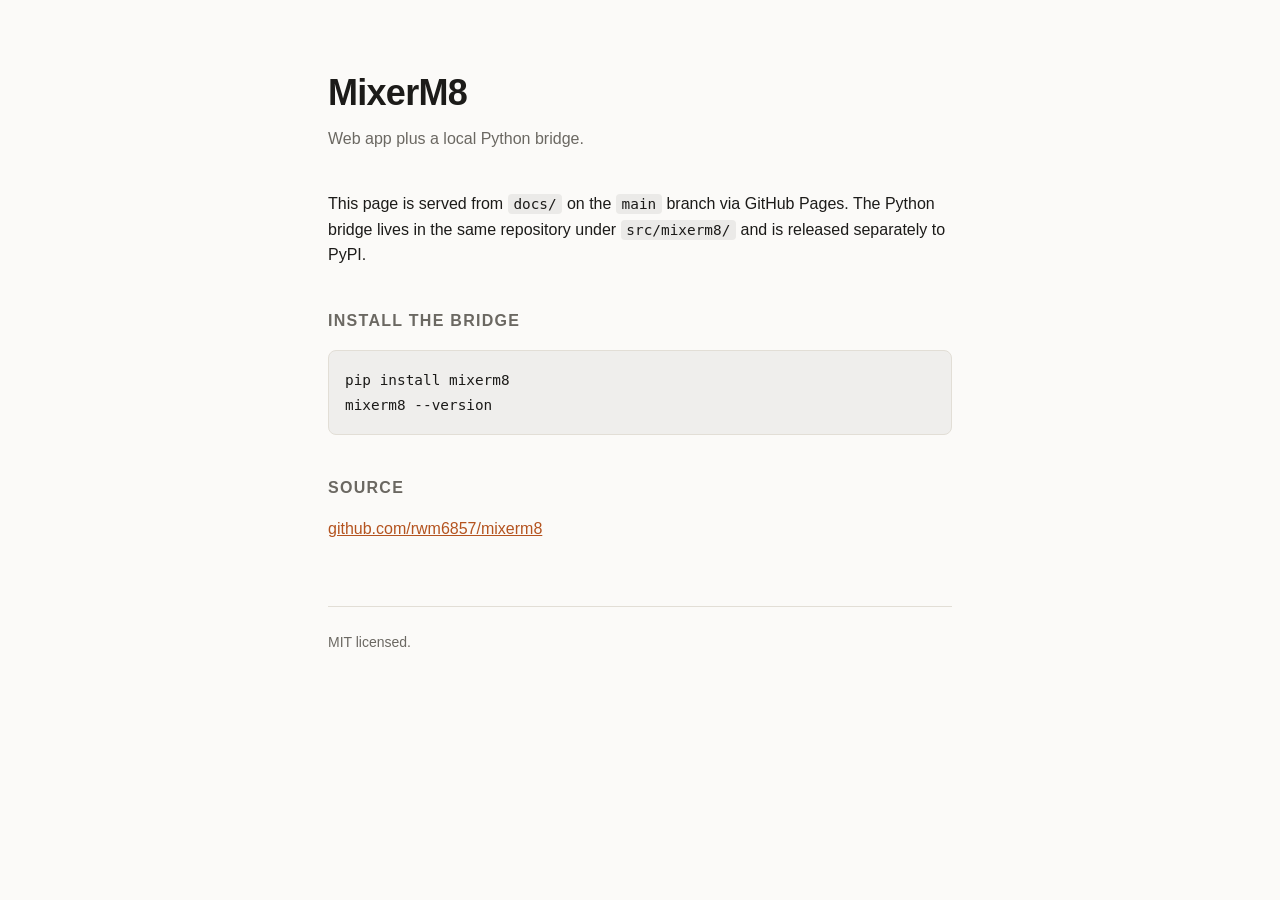
==== docs/index.html @ d6d649d0 "Initial commit: Pages site, Python bridge, project docs Co-Authored-By: Claude Opus 5 <noreply@anthr" ====
<!doctype html>
<html lang="en">
<head>
<meta charset="utf-8">
<meta name="viewport" content="width=device-width, initial-scale=1">
<title>MixerM8</title>
<style>
  :root {
    color-scheme: light dark;
    --bg: #fbfaf8;
    --fg: #1c1b19;
    --muted: #6b6862;
    --line: #e2ded6;
    --accent: #b4531f;
  }
  @media (prefers-color-scheme: dark) {
    :root { --bg:#161513; --fg:#ece9e3; --muted:#98938a; --line:#2e2c28; --accent:#e08a4e; }
  }
  * { box-sizing: border-box; }
  body {
    margin: 0;
    background: var(--bg);
    color: var(--fg);
    font: 16px/1.6 ui-sans-serif, -apple-system, "Segoe UI", Roboto, sans-serif;
  }
  main { max-width: 42rem; margin: 0 auto; padding: 4rem 1.5rem; }
  h1 { font-size: 2.25rem; letter-spacing: -0.02em; margin: 0 0 .25rem; }
  .tagline { color: var(--muted); margin: 0 0 2.5rem; }
  h2 { font-size: 1rem; text-transform: uppercase; letter-spacing: .08em;
       color: var(--muted); margin: 2.5rem 0 .75rem; }
  a { color: var(--accent); }
  code {
    font-family: ui-monospace, SFMono-Regular, Menlo, monospace;
    font-size: .9em; background: color-mix(in srgb, var(--fg) 7%, transparent);
    padding: .15em .4em; border-radius: 4px;
  }
  pre {
    background: color-mix(in srgb, var(--fg) 5%, transparent);
    border: 1px solid var(--line); border-radius: 8px;
    padding: 1rem; overflow-x: auto;
  }
  pre code { background: none; padding: 0; }
  footer { margin-top: 4rem; padding-top: 1.5rem; border-top: 1px solid var(--line);
           color: var(--muted); font-size: .875rem; }
</style>
</head>
<body>
<main>
  <h1>MixerM8</h1>
  <p class="tagline">Web app plus a local Python bridge.</p>

  <p>This page is served from <code>docs/</code> on the <code>main</code> branch via GitHub Pages.
  The Python bridge lives in the same repository under <code>src/mixerm8/</code> and is released
  separately to PyPI.</p>

  <h2>Install the bridge</h2>
<pre><code>pip install mixerm8
mixerm8 --version</code></pre>

  <h2>Source</h2>
  <p><a href="https://github.com/rwm6857/mixerm8">github.com/rwm6857/mixerm8</a></p>

  <footer>MIT licensed.</footer>
</main>
</body>
</html>
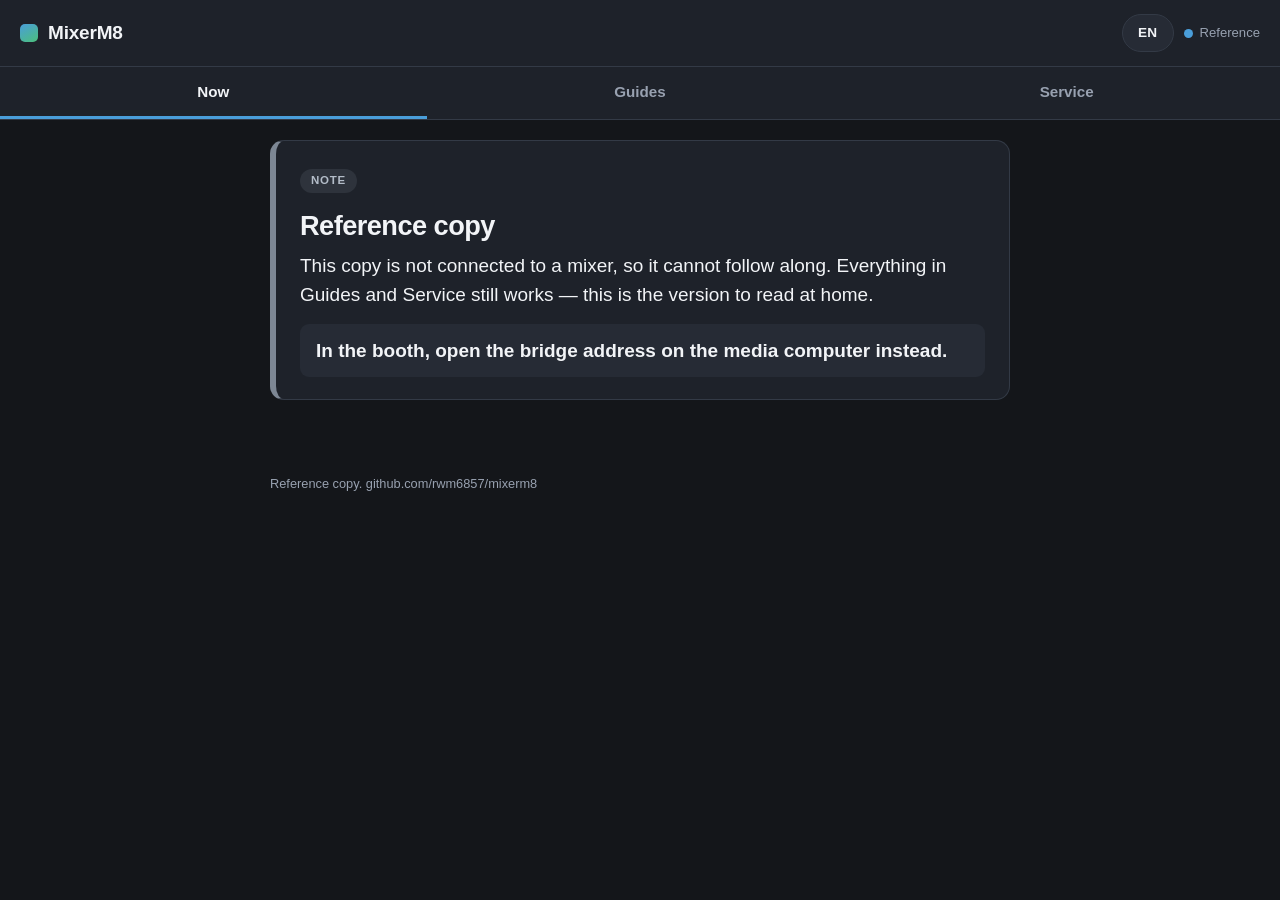
==== commit 879c54ab: "Build the X32 booth bridge and tablet guide The bridge watches which screen the console is showing a" ====
--- a/docs/index.html
+++ b/docs/index.html
@@ -2,65 +2,61 @@
 <html lang="en">
 <head>
 <meta charset="utf-8">
-<meta name="viewport" content="width=device-width, initial-scale=1">
-<title>MixerM8</title>
-<style>
-  :root {
-    color-scheme: light dark;
-    --bg: #fbfaf8;
-    --fg: #1c1b19;
-    --muted: #6b6862;
-    --line: #e2ded6;
-    --accent: #b4531f;
-  }
-  @media (prefers-color-scheme: dark) {
-    :root { --bg:#161513; --fg:#ece9e3; --muted:#98938a; --line:#2e2c28; --accent:#e08a4e; }
-  }
-  * { box-sizing: border-box; }
-  body {
-    margin: 0;
-    background: var(--bg);
-    color: var(--fg);
-    font: 16px/1.6 ui-sans-serif, -apple-system, "Segoe UI", Roboto, sans-serif;
-  }
-  main { max-width: 42rem; margin: 0 auto; padding: 4rem 1.5rem; }
-  h1 { font-size: 2.25rem; letter-spacing: -0.02em; margin: 0 0 .25rem; }
-  .tagline { color: var(--muted); margin: 0 0 2.5rem; }
-  h2 { font-size: 1rem; text-transform: uppercase; letter-spacing: .08em;
-       color: var(--muted); margin: 2.5rem 0 .75rem; }
-  a { color: var(--accent); }
-  code {
-    font-family: ui-monospace, SFMono-Regular, Menlo, monospace;
-    font-size: .9em; background: color-mix(in srgb, var(--fg) 7%, transparent);
-    padding: .15em .4em; border-radius: 4px;
-  }
-  pre {
-    background: color-mix(in srgb, var(--fg) 5%, transparent);
-    border: 1px solid var(--line); border-radius: 8px;
-    padding: 1rem; overflow-x: auto;
-  }
-  pre code { background: none; padding: 0; }
-  footer { margin-top: 4rem; padding-top: 1.5rem; border-top: 1px solid var(--line);
-           color: var(--muted); font-size: .875rem; }
-</style>
+<meta name="viewport" content="width=device-width, initial-scale=1, viewport-fit=cover">
+<meta name="theme-color" content="#14161a">
+<title>MixerM8 — Booth Guide</title>
+<link rel="stylesheet" href="styles.css">
 </head>
 <body>
+
+<header class="bar">
+  <div class="brand">
+    <span class="mark" aria-hidden="true"></span>
+    <span>MixerM8</span>
+  </div>
+  <div class="bar-right">
+    <button id="lang" class="chip" type="button" aria-label="Language">EN</button>
+    <span id="status" class="status" data-state="idle">
+      <span class="dot" aria-hidden="true"></span><span id="status-text">Starting</span>
+    </span>
+  </div>
+</header>
+
+<nav class="tabs" role="tablist">
+  <button class="tab" data-view="now"    role="tab" aria-selected="true">Now</button>
+  <button class="tab" data-view="guides" role="tab" aria-selected="false">Guides</button>
+  <button class="tab" data-view="flow"   role="tab" aria-selected="false">Service</button>
+</nav>
+
 <main>
-  <h1>MixerM8</h1>
-  <p class="tagline">Web app plus a local Python bridge.</p>
+  <!-- Follow view -->
+  <section id="view-now" class="view">
+    <div class="follow-row">
+      <label class="switch">
+        <input id="follow" type="checkbox" checked>
+        <span class="track" aria-hidden="true"><span class="knob"></span></span>
+        <span class="switch-label">Follow the mixer</span>
+      </label>
+      <span id="where" class="where"></span>
+    </div>
+    <div id="now"></div>
+  </section>
 
-  <p>This page is served from <code>docs/</code> on the <code>main</code> branch via GitHub Pages.
-  The Python bridge lives in the same repository under <code>src/mixerm8/</code> and is released
-  separately to PyPI.</p>
+  <!-- All guides -->
+  <section id="view-guides" class="view" hidden>
+    <p class="lede">Every screen on the desk, and what it does. Tap one to read it.</p>
+    <div id="guides" class="grid"></div>
+  </section>
 
-  <h2>Install the bridge</h2>
-<pre><code>pip install mixerm8
-mixerm8 --version</code></pre>
+  <!-- Service flow -->
+  <section id="view-flow" class="view" hidden>
+    <p class="lede">The order of a normal Sunday.</p>
+    <ol id="flow" class="flow"></ol>
+  </section>
+</main>
 
-  <h2>Source</h2>
-  <p><a href="https://github.com/rwm6857/mixerm8">github.com/rwm6857/mixerm8</a></p>
+<footer id="foot"></footer>
 
-  <footer>MIT licensed.</footer>
-</main>
+<script src="app.js"></script>
 </body>
 </html>
--- a/docs/styles.css
+++ b/docs/styles.css
@@ -0,0 +1,194 @@
+/* Booth tablet: dim room, arm's length, possibly stressed volunteer.
+   Big type, high contrast, generous touch targets. Dark only -- a white
+   screen in a dark booth is blinding and lights up the operator's face. */
+
+:root {
+  --bg: #14161a;
+  --panel: #1e222a;
+  --panel-2: #262b35;
+  --line: #333a46;
+  --fg: #f2f4f7;
+  --muted: #98a1b0;
+
+  --ok: #4a9eda;
+  --caution: #e8a33d;
+  --danger: #e5564b;
+  --info: #7d8794;
+  --good: #4bbf7b;
+
+  --radius: 14px;
+  --tap: 52px;
+}
+
+* { box-sizing: border-box; -webkit-tap-highlight-color: transparent; }
+
+html { -webkit-text-size-adjust: 100%; }
+
+body {
+  margin: 0;
+  background: var(--bg);
+  color: var(--fg);
+  font-family: -apple-system, BlinkMacSystemFont, "Segoe UI", Roboto,
+               "Noto Sans KR", "Malgun Gothic", sans-serif;
+  font-size: 19px;
+  line-height: 1.55;
+  padding-bottom: env(safe-area-inset-bottom);
+}
+
+/* ---------- top bar ---------- */
+.bar {
+  display: flex; align-items: center; justify-content: space-between;
+  gap: 12px; padding: 14px 20px;
+  background: var(--panel); border-bottom: 1px solid var(--line);
+  position: sticky; top: 0; z-index: 10;
+}
+.brand { display: flex; align-items: center; gap: 10px; font-weight: 650; letter-spacing: -.01em; }
+.mark {
+  width: 18px; height: 18px; border-radius: 5px;
+  background: linear-gradient(150deg, var(--ok), var(--good));
+}
+.bar-right { display: flex; align-items: center; gap: 10px; }
+
+.chip {
+  min-width: 52px; min-height: 38px; padding: 0 14px;
+  background: var(--panel-2); color: var(--fg);
+  border: 1px solid var(--line); border-radius: 999px;
+  font: inherit; font-size: .85rem; font-weight: 600; cursor: pointer;
+}
+.chip:active { background: var(--line); }
+
+.status { display: flex; align-items: center; gap: 7px; font-size: .82rem; color: var(--muted); }
+.dot { width: 9px; height: 9px; border-radius: 50%; background: var(--info); flex: none; }
+.status[data-state="live"]    .dot { background: var(--good); box-shadow: 0 0 0 3px rgb(75 191 123 / .18); }
+.status[data-state="waiting"] .dot { background: var(--caution); }
+.status[data-state="offline"] .dot { background: var(--danger); }
+.status[data-state="ref"]     .dot { background: var(--ok); }
+
+/* ---------- tabs ---------- */
+.tabs {
+  display: grid; grid-template-columns: repeat(3, 1fr);
+  background: var(--panel); border-bottom: 1px solid var(--line);
+  position: sticky; top: 63px; z-index: 9;
+}
+.tab {
+  min-height: var(--tap); padding: 0 8px;
+  background: none; border: none; border-bottom: 3px solid transparent;
+  color: var(--muted); font: inherit; font-size: .95rem; font-weight: 600;
+  cursor: pointer;
+}
+.tab[aria-selected="true"] { color: var(--fg); border-bottom-color: var(--ok); }
+
+main { max-width: 780px; margin: 0 auto; padding: 20px 20px 40px; }
+.lede { color: var(--muted); font-size: .95rem; margin: 4px 0 18px; }
+
+/* ---------- follow switch ---------- */
+.follow-row[hidden] { display: none; }
+.follow-row {
+  display: flex; align-items: center; justify-content: space-between;
+  flex-wrap: wrap; gap: 10px; margin-bottom: 18px;
+}
+.switch { display: flex; align-items: center; gap: 12px; cursor: pointer; min-height: var(--tap); }
+.switch input { position: absolute; opacity: 0; width: 0; height: 0; }
+.track {
+  width: 54px; height: 32px; border-radius: 999px; flex: none;
+  background: var(--line); transition: background .15s; position: relative;
+}
+.knob {
+  position: absolute; top: 3px; left: 3px; width: 26px; height: 26px;
+  border-radius: 50%; background: #fff; transition: transform .15s;
+}
+.switch input:checked + .track { background: var(--good); }
+.switch input:checked + .track .knob { transform: translateX(22px); }
+.switch input:focus-visible + .track { outline: 2px solid var(--ok); outline-offset: 3px; }
+.switch-label { font-size: .95rem; font-weight: 600; }
+.where { color: var(--muted); font-size: .9rem; font-variant-numeric: tabular-nums; }
+
+/* ---------- cards ---------- */
+.card {
+  background: var(--panel);
+  border: 1px solid var(--line);
+  border-left: 6px solid var(--info);
+  border-radius: var(--radius);
+  padding: 22px 24px; margin-bottom: 14px;
+}
+.card h2 { font-size: 1.7rem; margin: 0 0 4px; letter-spacing: -.02em; }
+.card p  { margin: 0 0 12px; }
+.card p:last-child { margin-bottom: 0; }
+
+.card[data-level="ok"]      { border-left-color: var(--ok); }
+.card[data-level="caution"] { border-left-color: var(--caution); }
+.card[data-level="danger"]  { border-left-color: var(--danger); }
+.card[data-level="good"]    { border-left-color: var(--good); }
+
+.badge {
+  display: inline-block; margin-bottom: 12px; padding: 3px 11px;
+  border-radius: 999px; font-size: .72rem; font-weight: 700;
+  letter-spacing: .06em; text-transform: uppercase;
+}
+[data-level="ok"]      .badge { background: rgb(74 158 218 / .17); color: #8cc6f0; }
+[data-level="caution"] .badge { background: rgb(232 163 61 / .17); color: #f0c078; }
+[data-level="danger"]  .badge { background: rgb(229 86 75 / .17); color: #f08e85; }
+[data-level="info"]    .badge { background: rgb(125 135 148 / .17); color: #b3bcc8; }
+
+.action {
+  margin-top: 14px; padding: 12px 16px;
+  background: var(--panel-2); border-radius: 9px;
+  font-weight: 600;
+}
+.ko { color: #c3cad4; font-size: .95em; }
+.ko-block { margin-top: 10px; padding-top: 12px; border-top: 1px solid var(--line); }
+
+code {
+  background: var(--bg); padding: 2px 8px; border-radius: 5px;
+  font-family: ui-monospace, SFMono-Regular, Menlo, monospace; font-size: .88em;
+}
+
+/* ---------- guide index ---------- */
+.grid { display: grid; gap: 10px; grid-template-columns: repeat(auto-fill, minmax(230px, 1fr)); }
+.tile {
+  display: block; width: 100%; text-align: left;
+  min-height: var(--tap); padding: 16px 18px;
+  background: var(--panel); color: var(--fg);
+  border: 1px solid var(--line); border-left: 5px solid var(--info);
+  border-radius: 11px; font: inherit; cursor: pointer;
+}
+.tile:active { background: var(--panel-2); }
+.tile[data-level="ok"]      { border-left-color: var(--ok); }
+.tile[data-level="caution"] { border-left-color: var(--caution); }
+.tile[data-level="danger"]  { border-left-color: var(--danger); }
+.tile b { display: block; font-size: 1.05rem; }
+.tile span { color: var(--muted); font-size: .82rem; }
+
+.group-head {
+  grid-column: 1 / -1; margin: 14px 0 2px;
+  font-size: .76rem; font-weight: 700; letter-spacing: .09em;
+  text-transform: uppercase; color: var(--muted);
+}
+.group-head:first-child { margin-top: 0; }
+
+/* ---------- service flow ---------- */
+.flow { list-style: none; margin: 0; padding: 0; }
+.flow li {
+  position: relative; padding: 0 0 22px 26px;
+  border-left: 2px solid var(--line); margin-left: 8px;
+}
+.flow li:last-child { border-left-color: transparent; padding-bottom: 0; }
+.flow li::before {
+  content: ""; position: absolute; left: -7px; top: 6px;
+  width: 12px; height: 12px; border-radius: 50%;
+  background: var(--ok); border: 3px solid var(--bg);
+}
+.when { color: var(--ok); font-size: .78rem; font-weight: 700; letter-spacing: .05em; text-transform: uppercase; }
+.flow h3 { margin: 2px 0 6px; font-size: 1.18rem; }
+.flow p { margin: 0; color: #d7dce3; font-size: .96rem; }
+
+footer {
+  max-width: 780px; margin: 0 auto; padding: 20px;
+  color: var(--muted); font-size: .8rem;
+}
+
+@media (max-width: 480px) {
+  body { font-size: 18px; }
+  main { padding: 16px 14px 32px; }
+  .card { padding: 18px; }
+}
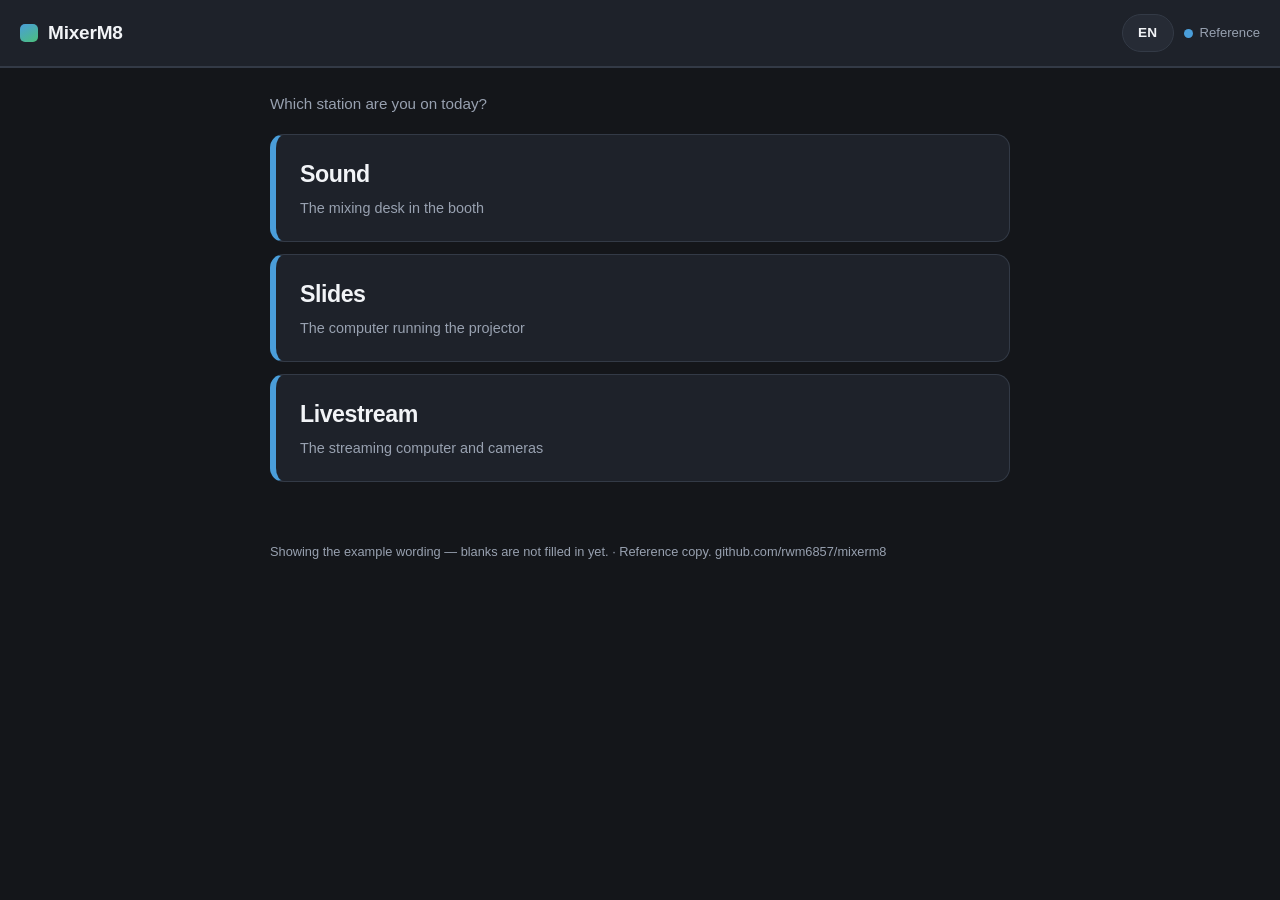
==== commit 6929e085: "Make the guide the product: three stations, and never guess a value The repo had built the console b" ====
--- a/docs/index.html
+++ b/docs/index.html
@@ -4,15 +4,16 @@
 <meta charset="utf-8">
 <meta name="viewport" content="width=device-width, initial-scale=1, viewport-fit=cover">
 <meta name="theme-color" content="#14161a">
-<title>MixerM8 — Booth Guide</title>
+<title>MixerM8 — Sunday Guide</title>
 <link rel="stylesheet" href="styles.css">
 </head>
 <body>
 
 <header class="bar">
   <div class="brand">
+    <button id="home" class="homebtn" type="button" hidden aria-label="Back to the station list">←</button>
     <span class="mark" aria-hidden="true"></span>
-    <span>MixerM8</span>
+    <span id="brand-text">MixerM8</span>
   </div>
   <div class="bar-right">
     <button id="lang" class="chip" type="button" aria-label="Language">EN</button>
@@ -22,15 +23,37 @@
   </div>
 </header>
 
-<nav class="tabs" role="tablist">
-  <button class="tab" data-view="now"    role="tab" aria-selected="true">Now</button>
-  <button class="tab" data-view="guides" role="tab" aria-selected="false">Guides</button>
-  <button class="tab" data-view="flow"   role="tab" aria-selected="false">Service</button>
-</nav>
+<nav class="tabs" id="tabs" role="tablist" hidden></nav>
 
 <main>
-  <!-- Follow view -->
-  <section id="view-now" class="view">
+  <!-- Station picker: the bare URL, and the tablet's home screen -->
+  <section id="view-pick" class="view">
+    <p class="lede" id="pick-lede">Which station are you on today?</p>
+    <div id="pick" class="pick"></div>
+  </section>
+
+  <!-- Before the service -->
+  <section id="view-checklist" class="view" hidden>
+    <p class="lede" id="checklist-lede"></p>
+    <ol id="checklist" class="checklist"></ol>
+    <button id="reset" class="chip wide" type="button">Clear the ticks</button>
+  </section>
+
+  <!-- Something is wrong -->
+  <section id="view-problems" class="view" hidden>
+    <p class="lede" id="problems-lede"></p>
+    <div id="problems" class="grid"></div>
+    <div id="problem-detail"></div>
+  </section>
+
+  <!-- Running order -->
+  <section id="view-flow" class="view" hidden>
+    <p class="lede" id="flow-lede"></p>
+    <ol id="flow" class="flow"></ol>
+  </section>
+
+  <!-- Follows the mixer. Only exists when a bridge answered. -->
+  <section id="view-now" class="view" hidden>
     <div class="follow-row">
       <label class="switch">
         <input id="follow" type="checkbox" checked>
@@ -40,18 +63,7 @@
       <span id="where" class="where"></span>
     </div>
     <div id="now"></div>
-  </section>
-
-  <!-- All guides -->
-  <section id="view-guides" class="view" hidden>
-    <p class="lede">Every screen on the desk, and what it does. Tap one to read it.</p>
-    <div id="guides" class="grid"></div>
-  </section>
-
-  <!-- Service flow -->
-  <section id="view-flow" class="view" hidden>
-    <p class="lede">The order of a normal Sunday.</p>
-    <ol id="flow" class="flow"></ol>
+    <div id="screens" class="grid"></div>
   </section>
 </main>
 
--- a/docs/styles.css
+++ b/docs/styles.css
@@ -112,8 +112,9 @@
   padding: 22px 24px; margin-bottom: 14px;
 }
 .card h2 { font-size: 1.7rem; margin: 0 0 4px; letter-spacing: -.02em; }
-.card p  { margin: 0 0 12px; }
-.card p:last-child { margin-bottom: 0; }
+.card h2.ko { font-size: 1.25rem; margin: 0 0 8px; font-weight: 600; }
+.card .body { margin: 0 0 12px; }
+.card .body:last-child { margin-bottom: 0; }
 
 .card[data-level="ok"]      { border-left-color: var(--ok); }
 .card[data-level="caution"] { border-left-color: var(--caution); }
@@ -180,7 +181,94 @@
 }
 .when { color: var(--ok); font-size: .78rem; font-weight: 700; letter-spacing: .05em; text-transform: uppercase; }
 .flow h3 { margin: 2px 0 6px; font-size: 1.18rem; }
-.flow p { margin: 0; color: #d7dce3; font-size: .96rem; }
+.flow .detail { margin: 0 0 6px; color: #d7dce3; font-size: .96rem; }
+.flow .detail:last-child { margin-bottom: 0; }
+
+/* ---------- unfilled content ----------
+   A blank is a first-class display case, not an error. The owner of the
+   guide has not told us this church's scene name / channel layout / contact
+   yet, and showing a gap is safer than showing a plausible guess. */
+.blank {
+  display: inline-block; min-width: 4.5ch;
+  color: var(--caution); font-weight: 700;
+  border-bottom: 2px solid var(--caution);
+  letter-spacing: .1em; text-decoration: none;
+}
+.todo {
+  margin: 0 0 14px; padding: 12px 16px;
+  background: rgb(232 163 61 / .12);
+  border: 1px solid rgb(232 163 61 / .35);
+  border-radius: 9px;
+  color: #f0c078; font-size: .92rem; font-weight: 600;
+}
+.todo .ko { color: #e6b988; font-weight: 500; }
+.flow li.unfilled::before { background: var(--caution); }
+
+/* ---------- station picker ---------- */
+.homebtn {
+  min-width: 44px; min-height: 44px; margin-right: 2px;
+  background: none; border: none; color: var(--fg);
+  font: inherit; font-size: 1.5rem; line-height: 1; cursor: pointer;
+}
+.homebtn[hidden] { display: none; }
+
+.pick { display: grid; gap: 12px; }
+.station {
+  display: block; padding: 22px 24px;
+  background: var(--panel); color: var(--fg); text-decoration: none;
+  border: 1px solid var(--line); border-left: 6px solid var(--ok);
+  border-radius: var(--radius); min-height: 84px;
+}
+.station:active { background: var(--panel-2); }
+.station b { display: block; font-size: 1.45rem; letter-spacing: -.02em; }
+.station b.ko { font-size: 1.1rem; font-weight: 600; }
+.station span { display: block; color: var(--muted); font-size: .9rem; margin-top: 4px; }
+
+/* ---------- checklist ---------- */
+.checklist { list-style: none; margin: 0 0 18px; padding: 0; counter-reset: step; }
+.checklist li {
+  background: var(--panel); border: 1px solid var(--line);
+  border-radius: 11px; margin-bottom: 10px;
+}
+.checklist li.ticked { background: transparent; border-color: transparent; }
+.checklist li.ticked .text { color: var(--muted); text-decoration: line-through; }
+.checklist label {
+  display: flex; align-items: flex-start; gap: 15px;
+  padding: 16px 18px; min-height: var(--tap); cursor: pointer;
+}
+.checklist input { position: absolute; opacity: 0; width: 0; height: 0; }
+.box {
+  flex: none; width: 30px; height: 30px; margin-top: 1px;
+  border: 2px solid var(--line); border-radius: 8px; background: var(--bg);
+}
+.checklist input:checked + .box {
+  background: var(--good); border-color: var(--good);
+}
+.checklist input:checked + .box::after {
+  content: "✓"; display: block; color: #0c1a12;
+  font-size: 20px; font-weight: 800; line-height: 26px; text-align: center;
+}
+.checklist input:focus-visible + .box { outline: 2px solid var(--ok); outline-offset: 3px; }
+.item { flex: 1; }
+.item .text { margin-bottom: 2px; }
+.chip.wide { display: block; width: 100%; min-height: var(--tap); }
+
+/* ---------- problem pages ---------- */
+.symptom { color: var(--muted); margin-bottom: 14px; }
+.steps { margin: 4px 0 0; padding-left: 0; list-style: none; counter-reset: s; }
+.steps li {
+  position: relative; counter-increment: s;
+  padding: 0 0 16px 44px; min-height: 34px;
+}
+.steps li:last-child { padding-bottom: 0; }
+.steps li::before {
+  content: counter(s); position: absolute; left: 0; top: 0;
+  width: 30px; height: 30px; border-radius: 50%;
+  background: var(--panel-2); border: 1px solid var(--line);
+  color: var(--fg); font-size: .95rem; font-weight: 700;
+  line-height: 29px; text-align: center;
+}
+#problem-detail .chip { margin-bottom: 14px; }
 
 footer {
   max-width: 780px; margin: 0 auto; padding: 20px;
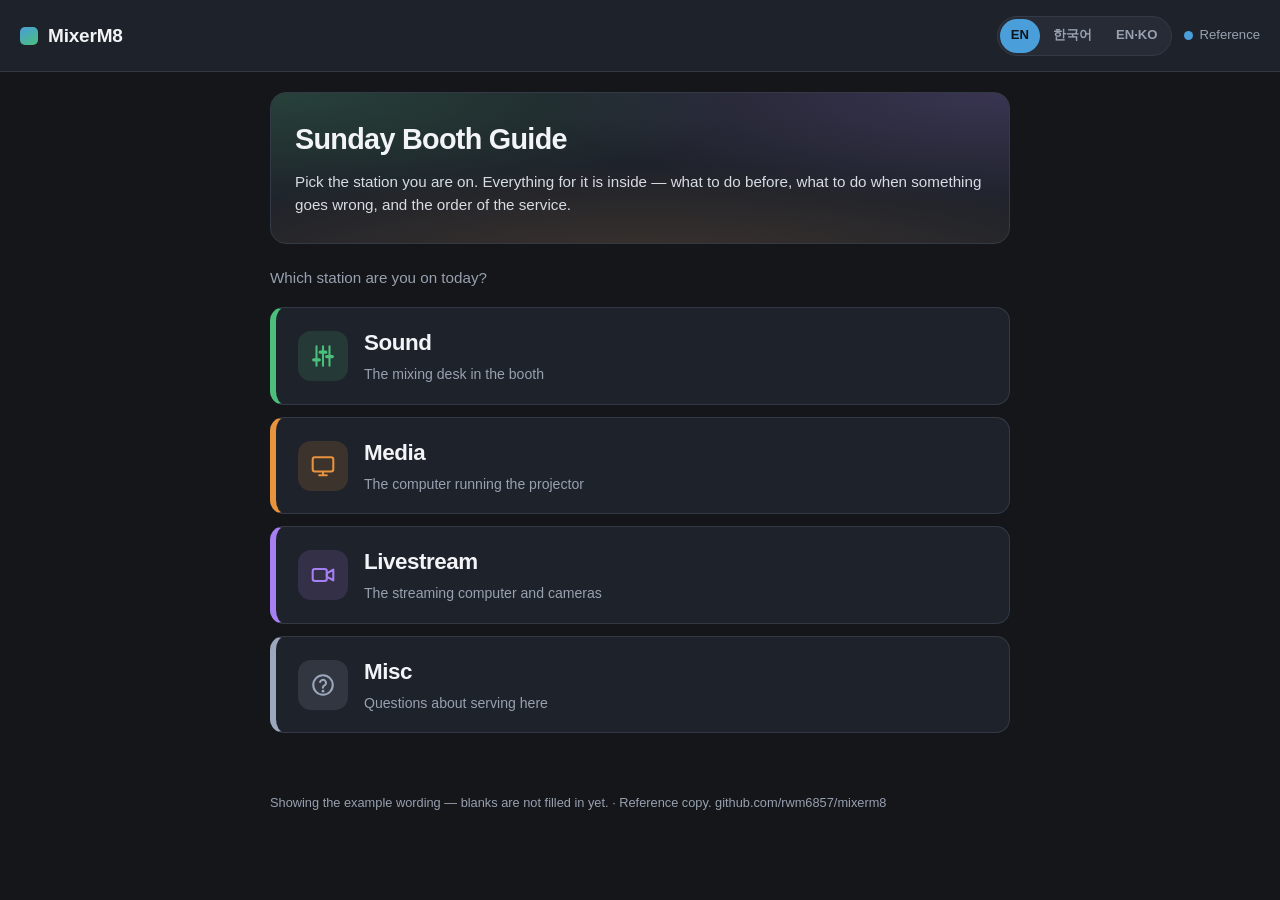
==== commit 7117ce91: "Give each station a front page, a palette, and room for diagrams The picker was a bare list and ever" ====
--- a/docs/index.html
+++ b/docs/index.html
@@ -11,12 +11,14 @@
 
 <header class="bar">
   <div class="brand">
-    <button id="home" class="homebtn" type="button" hidden aria-label="Back to the station list">←</button>
+    <button id="back" class="homebtn" type="button" hidden aria-label="Back to the station list">←</button>
     <span class="mark" aria-hidden="true"></span>
     <span id="brand-text">MixerM8</span>
   </div>
   <div class="bar-right">
-    <button id="lang" class="chip" type="button" aria-label="Language">EN</button>
+    <!-- Language is a flip, not a menu: three fixed segments, always in the
+         same place on every view, so switching is one deliberate tap. -->
+    <div id="langs" class="langs" role="group" aria-label="Language"></div>
     <span id="status" class="status" data-state="idle">
       <span class="dot" aria-hidden="true"></span><span id="status-text">Starting</span>
     </span>
@@ -28,8 +30,17 @@
 <main>
   <!-- Station picker: the bare URL, and the tablet's home screen -->
   <section id="view-pick" class="view">
+    <div id="hero" class="hero"></div>
     <p class="lede" id="pick-lede">Which station are you on today?</p>
     <div id="pick" class="pick"></div>
+  </section>
+
+  <!-- A station's own front page: what this job is, where to go, and the
+       questions people actually ask. Static, so it works with the bridge dead. -->
+  <section id="view-home" class="view" hidden>
+    <div id="home-intro"></div>
+    <div id="home-nav" class="homenav"></div>
+    <div id="home-faq"></div>
   </section>
 
   <!-- Before the service -->
@@ -49,10 +60,11 @@
   <!-- Running order -->
   <section id="view-flow" class="view" hidden>
     <p class="lede" id="flow-lede"></p>
+    <button id="expand" class="chip" type="button"></button>
     <ol id="flow" class="flow"></ol>
   </section>
 
-  <!-- Follows the mixer. Only exists when a bridge answered. -->
+  <!-- Follows the mixer. Only the follow row needs a bridge. -->
   <section id="view-now" class="view" hidden>
     <div class="follow-row">
       <label class="switch">
--- a/docs/styles.css
+++ b/docs/styles.css
@@ -10,6 +10,9 @@
   --fg: #f2f4f7;
   --muted: #98a1b0;
 
+  /* Severity. These never change between stations: a "do not change this"
+     card has to look identical everywhere, or the colour stops meaning
+     anything. Only the chrome below takes the station's own palette. */
   --ok: #4a9eda;
   --caution: #e8a33d;
   --danger: #e5564b;
@@ -18,7 +21,19 @@
 
   --radius: 14px;
   --tap: 52px;
-}
+  --barh: 72px;
+}
+
+/* ---------- station palettes ----------
+   Set on <html> for the station you are in, and on each card in the picker
+   so all four are visible at once. Chrome only -- tab underline, timeline
+   dots, icon wells, the language segment. Deliberately a bare attribute
+   selector rather than :root so a card can carry its own. */
+:root         { --accent: #4a9eda; --accent-rgb:  74 158 218; --accent-ink: #9fcbee; }
+[data-theme="green"]  { --accent: #4bbf7b; --accent-rgb:  75 191 123; --accent-ink: #a8e6c4; }
+[data-theme="amber"]  { --accent: #e8933d; --accent-rgb: 232 147  61; --accent-ink: #f5c48a; }
+[data-theme="violet"] { --accent: #a680f2; --accent-rgb: 166 128 242; --accent-ink: #cdb6fb; }
+[data-theme="slate"]  { --accent: #9aa7bc; --accent-rgb: 154 167 188; --accent-ink: #c6cfdc; }
 
 * { box-sizing: border-box; -webkit-tap-highlight-color: transparent; }
 
@@ -38,16 +53,16 @@
 /* ---------- top bar ---------- */
 .bar {
   display: flex; align-items: center; justify-content: space-between;
-  gap: 12px; padding: 14px 20px;
+  gap: 12px; padding: 14px 20px; min-height: var(--barh);
   background: var(--panel); border-bottom: 1px solid var(--line);
   position: sticky; top: 0; z-index: 10;
 }
 .brand { display: flex; align-items: center; gap: 10px; font-weight: 650; letter-spacing: -.01em; }
 .mark {
-  width: 18px; height: 18px; border-radius: 5px;
-  background: linear-gradient(150deg, var(--ok), var(--good));
-}
-.bar-right { display: flex; align-items: center; gap: 10px; }
+  width: 18px; height: 18px; border-radius: 5px; flex: none;
+  background: linear-gradient(150deg, var(--accent), var(--good));
+}
+.bar-right { display: flex; align-items: center; gap: 12px; }
 
 .chip {
   min-width: 52px; min-height: 38px; padding: 0 14px;
@@ -57,18 +72,35 @@
 }
 .chip:active { background: var(--line); }
 
+/* ---------- language flip ----------
+   Three fixed segments in the same place on every view. Cycling through a
+   single button meant a Korean reader tapped twice and read English on the
+   way past; here the language you want is always one tap. */
+.langs {
+  display: flex; gap: 2px; padding: 2px; flex: none;
+  background: var(--panel-2); border: 1px solid var(--line); border-radius: 999px;
+}
+.seg {
+  min-height: 34px; padding: 0 11px;
+  background: none; border: none; border-radius: 999px;
+  color: var(--muted); font: inherit; font-size: .82rem; font-weight: 700;
+  cursor: pointer; white-space: nowrap;
+}
+.seg[aria-pressed="true"] { background: var(--accent); color: #10141a; }
+.seg:focus-visible { outline: 2px solid var(--accent-ink); outline-offset: 2px; }
+
 .status { display: flex; align-items: center; gap: 7px; font-size: .82rem; color: var(--muted); }
 .dot { width: 9px; height: 9px; border-radius: 50%; background: var(--info); flex: none; }
 .status[data-state="live"]    .dot { background: var(--good); box-shadow: 0 0 0 3px rgb(75 191 123 / .18); }
 .status[data-state="waiting"] .dot { background: var(--caution); }
 .status[data-state="offline"] .dot { background: var(--danger); }
-.status[data-state="ref"]     .dot { background: var(--ok); }
+.status[data-state="ref"]     .dot { background: var(--accent); }
 
 /* ---------- tabs ---------- */
 .tabs {
   display: grid; grid-template-columns: repeat(3, 1fr);
   background: var(--panel); border-bottom: 1px solid var(--line);
-  position: sticky; top: 63px; z-index: 9;
+  position: sticky; top: var(--barh); z-index: 9;
 }
 .tab {
   min-height: var(--tap); padding: 0 8px;
@@ -76,10 +108,35 @@
   color: var(--muted); font: inherit; font-size: .95rem; font-weight: 600;
   cursor: pointer;
 }
-.tab[aria-selected="true"] { color: var(--fg); border-bottom-color: var(--ok); }
+/* display:grid beats the hidden attribute's UA display:none, so misc — which
+   has one tab and therefore no choice to offer — needs this to lose its bar. */
+.tabs[hidden] { display: none; }
+.tab[aria-selected="true"] { color: var(--fg); border-bottom-color: var(--accent); }
+.tabs[data-count="5"] .tab { font-size: .85rem; padding: 0 3px; }
 
 main { max-width: 780px; margin: 0 auto; padding: 20px 20px 40px; }
 .lede { color: var(--muted); font-size: .95rem; margin: 4px 0 18px; }
+
+/* ---------- hero ---------- */
+.hero {
+  margin: 0 0 22px; border: 1px solid var(--line);
+  border-radius: 16px; overflow: hidden;
+  background:
+    radial-gradient(110% 130% at 0% 0%,   rgb( 75 191 123 / .20), transparent 58%),
+    radial-gradient(110% 130% at 100% 0%, rgb(166 128 242 / .20), transparent 58%),
+    radial-gradient(120% 120% at 50% 120%, rgb(232 147  61 / .16), transparent 60%),
+    var(--panel);
+}
+.hero[hidden] { display: none; }
+.hero-img { margin: 0; }
+.hero-img img {
+  display: block; width: 100%; max-width: none;
+  height: 168px; object-fit: cover; border-radius: 0;
+}
+.hero-text { padding: 24px 24px 26px; }
+.hero-text h1 { margin: 0 0 4px; font-size: 1.8rem; letter-spacing: -.025em; }
+.hero-text h1.ko { font-size: 1.3rem; font-weight: 600; margin-bottom: 10px; }
+.hero-text .blurb { color: #d7dce3; font-size: .95rem; margin-top: 8px; }
 
 /* ---------- follow switch ---------- */
 .follow-row[hidden] { display: none; }
@@ -99,7 +156,7 @@
 }
 .switch input:checked + .track { background: var(--good); }
 .switch input:checked + .track .knob { transform: translateX(22px); }
-.switch input:focus-visible + .track { outline: 2px solid var(--ok); outline-offset: 3px; }
+.switch input:focus-visible + .track { outline: 2px solid var(--accent); outline-offset: 3px; }
 .switch-label { font-size: .95rem; font-weight: 600; }
 .where { color: var(--muted); font-size: .9rem; font-variant-numeric: tabular-nums; }
 
@@ -143,6 +200,19 @@
   background: var(--bg); padding: 2px 8px; border-radius: 5px;
   font-family: ui-monospace, SFMono-Regular, Menlo, monospace; font-size: .88em;
 }
+
+/* ---------- diagrams ----------
+   Always optional. A figure whose image fails to load hides itself rather
+   than leaving a broken-image icon: the wording beside it already says the
+   same thing, and a church's own diagrams live outside the repo. */
+.diagram { margin: 16px 0 0; }
+.diagram[hidden] { display: none; }
+.diagram img {
+  display: block; width: 100%; max-width: 430px;
+  border: 1px solid var(--line); border-radius: 10px; background: var(--bg);
+}
+.diagram figcaption { margin-top: 8px; max-width: 520px; color: var(--muted); font-size: .85rem; }
+.diagram figcaption .ko { color: #aab3c0; }
 
 /* ---------- guide index ---------- */
 .grid { display: grid; gap: 10px; grid-template-columns: repeat(auto-fill, minmax(230px, 1fr)); }
@@ -167,22 +237,51 @@
 }
 .group-head:first-child { margin-top: 0; }
 
+/* ---------- collapsible step cards ----------
+   Used by the running order and by the questions. Native <details>, so it
+   works with a keyboard and needs no script. */
+.step {
+  background: var(--panel); border: 1px solid var(--line);
+  border-radius: 12px; margin-bottom: 10px;
+}
+.step > summary {
+  display: flex; flex-direction: column; justify-content: center; gap: 1px;
+  position: relative; list-style: none; cursor: pointer;
+  min-height: var(--tap); padding: 14px 48px 14px 18px;
+}
+.step > summary::-webkit-details-marker { display: none; }
+.step > summary::after {
+  content: ""; position: absolute; right: 20px; top: 50%;
+  width: 10px; height: 10px;
+  border-right: 2px solid var(--muted); border-bottom: 2px solid var(--muted);
+  transform: translateY(-70%) rotate(45deg); transition: transform .15s;
+}
+.step[open] > summary::after { transform: translateY(-25%) rotate(-135deg); }
+.step > summary:focus-visible { outline: 2px solid var(--accent); outline-offset: -2px; border-radius: 12px; }
+.step-title { font-size: 1.1rem; font-weight: 650; }
+.step-title.ko { font-size: .95rem; font-weight: 600; }
+.step-body { padding: 0 18px 16px; }
+.step-body .detail, .step-body .answer { color: #d7dce3; font-size: .96rem; margin-bottom: 6px; }
+.step-body .detail:last-child, .step-body .answer:last-child { margin-bottom: 0; }
+.qa .step-title { font-size: 1.02rem; }
+#expand { margin-bottom: 14px; }
+
 /* ---------- service flow ---------- */
 .flow { list-style: none; margin: 0; padding: 0; }
 .flow li {
-  position: relative; padding: 0 0 22px 26px;
+  position: relative; padding: 0 0 10px 26px;
   border-left: 2px solid var(--line); margin-left: 8px;
 }
-.flow li:last-child { border-left-color: transparent; padding-bottom: 0; }
+.flow li:last-child { border-left-color: transparent; }
 .flow li::before {
-  content: ""; position: absolute; left: -7px; top: 6px;
+  content: ""; position: absolute; left: -7px; top: 20px;
   width: 12px; height: 12px; border-radius: 50%;
-  background: var(--ok); border: 3px solid var(--bg);
-}
-.when { color: var(--ok); font-size: .78rem; font-weight: 700; letter-spacing: .05em; text-transform: uppercase; }
-.flow h3 { margin: 2px 0 6px; font-size: 1.18rem; }
-.flow .detail { margin: 0 0 6px; color: #d7dce3; font-size: .96rem; }
-.flow .detail:last-child { margin-bottom: 0; }
+  background: var(--accent); border: 3px solid var(--bg);
+}
+.when {
+  color: var(--accent-ink); font-size: .75rem; font-weight: 700;
+  letter-spacing: .05em; text-transform: uppercase;
+}
 
 /* ---------- unfilled content ----------
    A blank is a first-class display case, not an error. The owner of the
@@ -214,15 +313,48 @@
 
 .pick { display: grid; gap: 12px; }
 .station {
-  display: block; padding: 22px 24px;
+  display: flex; align-items: center; gap: 16px;
+  padding: 18px 22px; min-height: 88px;
   background: var(--panel); color: var(--fg); text-decoration: none;
-  border: 1px solid var(--line); border-left: 6px solid var(--ok);
-  border-radius: var(--radius); min-height: 84px;
+  border: 1px solid var(--line); border-left: 6px solid var(--accent);
+  border-radius: var(--radius);
 }
 .station:active { background: var(--panel-2); }
-.station b { display: block; font-size: 1.45rem; letter-spacing: -.02em; }
-.station b.ko { font-size: 1.1rem; font-weight: 600; }
-.station span { display: block; color: var(--muted); font-size: .9rem; margin-top: 4px; }
+.station-icon {
+  display: grid; place-items: center; flex: none;
+  width: 50px; height: 50px; border-radius: 13px;
+  background: rgb(var(--accent-rgb) / .15); color: var(--accent);
+}
+/* Scoped to .station-text, not .station: .station-icon is a span too, and a
+   bare `.station span` rule would repaint the glyph muted grey. */
+.station-text { min-width: 0; }
+.station-text b { display: block; font-size: 1.4rem; letter-spacing: -.02em; }
+.station-text b.ko { font-size: 1.05rem; font-weight: 600; }
+.station-text span { display: block; color: var(--muted); font-size: .88rem; margin-top: 3px; }
+.icon { width: 26px; height: 26px; }
+
+/* ---------- a station's front page ---------- */
+.home-head { display: flex; align-items: center; gap: 14px; margin-bottom: 14px; color: var(--accent); }
+.home-head .icon { width: 32px; height: 32px; flex: none; }
+.home-head b { display: block; color: var(--fg); font-size: 1.4rem; letter-spacing: -.02em; }
+.home-head span { display: block; color: var(--muted); font-size: .86rem; }
+.intro { color: #d7dce3; margin-bottom: 6px; }
+.intro.ko { color: #bcc4d0; }
+
+.homenav {
+  display: grid; gap: 10px; margin: 22px 0 8px;
+  grid-template-columns: repeat(auto-fill, minmax(230px, 1fr));
+}
+.navcard {
+  text-align: left; min-height: var(--tap); padding: 15px 18px;
+  background: var(--panel); color: var(--fg);
+  border: 1px solid var(--line); border-left: 5px solid var(--accent);
+  border-radius: 11px; font: inherit; cursor: pointer;
+}
+.navcard:active { background: var(--panel-2); }
+.navcard b { display: block; font-size: 1.08rem; }
+.navcard span { display: block; color: var(--muted); font-size: .84rem; line-height: 1.38; }
+.section { font-size: 1.15rem; margin: 28px 0 12px; letter-spacing: -.01em; }
 
 /* ---------- checklist ---------- */
 .checklist { list-style: none; margin: 0 0 18px; padding: 0; counter-reset: step; }
@@ -248,7 +380,7 @@
   content: "✓"; display: block; color: #0c1a12;
   font-size: 20px; font-weight: 800; line-height: 26px; text-align: center;
 }
-.checklist input:focus-visible + .box { outline: 2px solid var(--ok); outline-offset: 3px; }
+.checklist input:focus-visible + .box { outline: 2px solid var(--accent); outline-offset: 3px; }
 .item { flex: 1; }
 .item .text { margin-bottom: 2px; }
 .chip.wide { display: block; width: 100%; min-height: var(--tap); }
@@ -275,8 +407,16 @@
   color: var(--muted); font-size: .8rem;
 }
 
+@media (max-width: 560px) {
+  /* The dot still carries the state; the word is the first thing to go. */
+  #status-text { display: none; }
+}
+
 @media (max-width: 480px) {
   body { font-size: 18px; }
   main { padding: 16px 14px 32px; }
   .card { padding: 18px; }
-}
+  .hero-text { padding: 20px; }
+  .hero-text h1 { font-size: 1.55rem; }
+  .station { padding: 16px; gap: 13px; }
+}
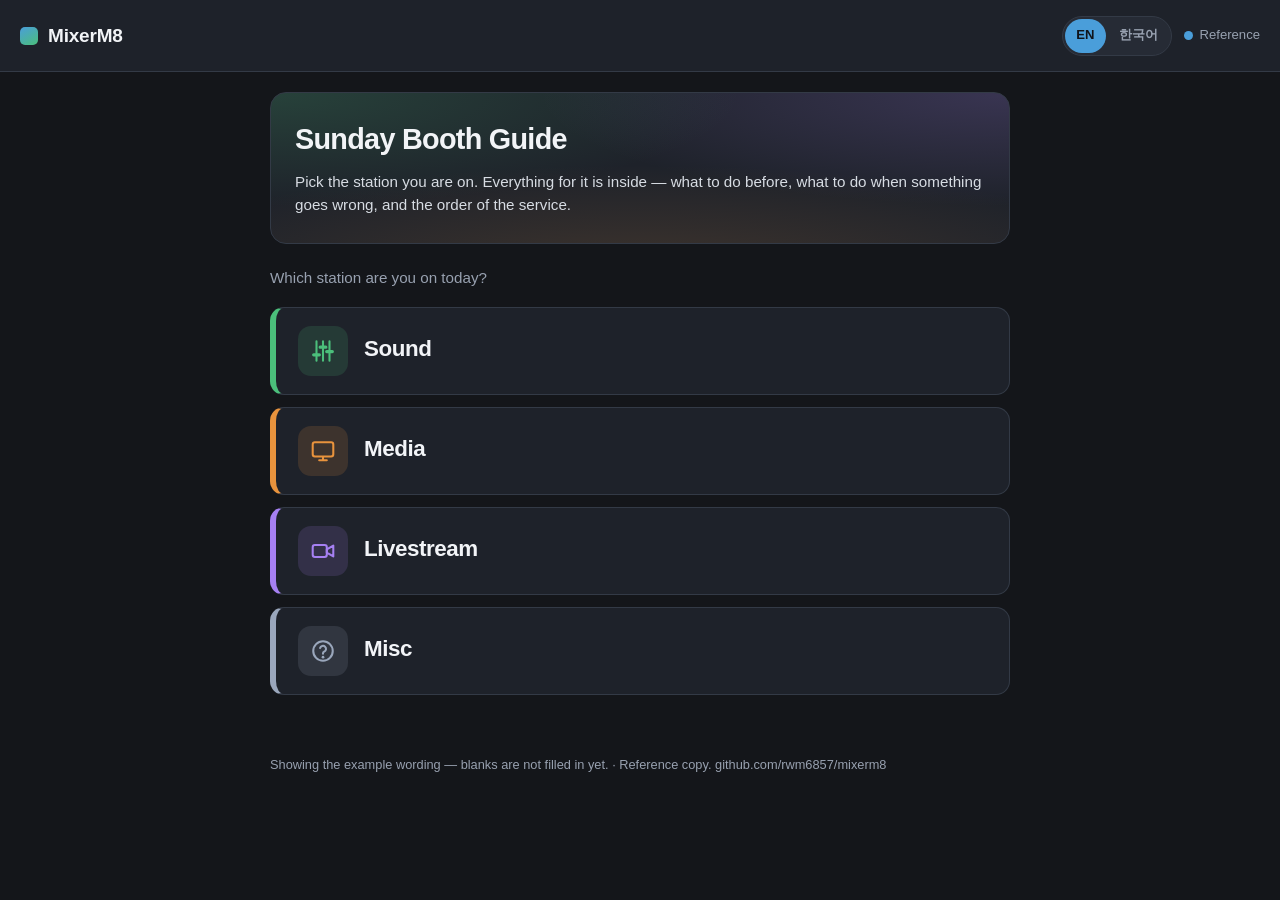
==== commit b7aef4ee: "Declare languages in content instead of hardcoding en/ko/both Which languages the guide offers was a" ====
--- a/docs/index.html
+++ b/docs/index.html
@@ -16,8 +16,9 @@
     <span id="brand-text">MixerM8</span>
   </div>
   <div class="bar-right">
-    <!-- Language is a flip, not a menu: three fixed segments, always in the
-         same place on every view, so switching is one deliberate tap. -->
+    <!-- Language is a flip, not a menu: one segment per language the guide
+         declares, always in the same place on every view, so switching is
+         one deliberate tap. Hidden when only one language is declared. -->
     <div id="langs" class="langs" role="group" aria-label="Language"></div>
     <span id="status" class="status" data-state="idle">
       <span class="dot" aria-hidden="true"></span><span id="status-text">Starting</span>
@@ -64,13 +65,20 @@
     <ol id="flow" class="flow"></ol>
   </section>
 
+  <!-- The gear at this station, and what each box does -->
+  <section id="view-equipment" class="view" hidden>
+    <p class="lede" id="equipment-lede"></p>
+    <div id="equipment" class="grid"></div>
+    <div id="equipment-detail"></div>
+  </section>
+
   <!-- Follows the mixer. Only the follow row needs a bridge. -->
   <section id="view-now" class="view" hidden>
     <div class="follow-row">
       <label class="switch">
         <input id="follow" type="checkbox" checked>
         <span class="track" aria-hidden="true"><span class="knob"></span></span>
-        <span class="switch-label">Follow the mixer</span>
+        <span class="switch-label" id="follow-label">Follow the mixer</span>
       </label>
       <span id="where" class="where"></span>
     </div>
--- a/docs/styles.css
+++ b/docs/styles.css
@@ -71,15 +71,18 @@
   font: inherit; font-size: .85rem; font-weight: 600; cursor: pointer;
 }
 .chip:active { background: var(--line); }
+.chip[disabled] { opacity: .55; cursor: default; }
 
 /* ---------- language flip ----------
-   Three fixed segments in the same place on every view. Cycling through a
-   single button meant a Korean reader tapped twice and read English on the
-   way past; here the language you want is always one tap. */
+   One segment per language the guide declares, in the same place on every
+   view. Cycling through a single button meant a Korean reader tapped twice
+   and read English on the way past; here the language you want is always
+   one tap. Hidden entirely when only one language is declared. */
 .langs {
   display: flex; gap: 2px; padding: 2px; flex: none;
   background: var(--panel-2); border: 1px solid var(--line); border-radius: 999px;
 }
+.langs[hidden] { display: none; }
 .seg {
   min-height: 34px; padding: 0 11px;
   background: none; border: none; border-radius: 999px;
@@ -135,7 +138,6 @@
 }
 .hero-text { padding: 24px 24px 26px; }
 .hero-text h1 { margin: 0 0 4px; font-size: 1.8rem; letter-spacing: -.025em; }
-.hero-text h1.ko { font-size: 1.3rem; font-weight: 600; margin-bottom: 10px; }
 .hero-text .blurb { color: #d7dce3; font-size: .95rem; margin-top: 8px; }
 
 /* ---------- follow switch ---------- */
@@ -169,7 +171,8 @@
   padding: 22px 24px; margin-bottom: 14px;
 }
 .card h2 { font-size: 1.7rem; margin: 0 0 4px; letter-spacing: -.02em; }
-.card h2.ko { font-size: 1.25rem; margin: 0 0 8px; font-weight: 600; }
+/* Where a piece of equipment physically is. Equipment cards only. */
+.card .spec { color: var(--muted); font-size: .9rem; margin: 0 0 12px; }
 .card .body { margin: 0 0 12px; }
 .card .body:last-child { margin-bottom: 0; }
 
@@ -193,9 +196,6 @@
   background: var(--panel-2); border-radius: 9px;
   font-weight: 600;
 }
-.ko { color: #c3cad4; font-size: .95em; }
-.ko-block { margin-top: 10px; padding-top: 12px; border-top: 1px solid var(--line); }
-
 code {
   background: var(--bg); padding: 2px 8px; border-radius: 5px;
   font-family: ui-monospace, SFMono-Regular, Menlo, monospace; font-size: .88em;
@@ -212,7 +212,6 @@
   border: 1px solid var(--line); border-radius: 10px; background: var(--bg);
 }
 .diagram figcaption { margin-top: 8px; max-width: 520px; color: var(--muted); font-size: .85rem; }
-.diagram figcaption .ko { color: #aab3c0; }
 
 /* ---------- guide index ---------- */
 .grid { display: grid; gap: 10px; grid-template-columns: repeat(auto-fill, minmax(230px, 1fr)); }
@@ -259,7 +258,6 @@
 .step[open] > summary::after { transform: translateY(-25%) rotate(-135deg); }
 .step > summary:focus-visible { outline: 2px solid var(--accent); outline-offset: -2px; border-radius: 12px; }
 .step-title { font-size: 1.1rem; font-weight: 650; }
-.step-title.ko { font-size: .95rem; font-weight: 600; }
 .step-body { padding: 0 18px 16px; }
 .step-body .detail, .step-body .answer { color: #d7dce3; font-size: .96rem; margin-bottom: 6px; }
 .step-body .detail:last-child, .step-body .answer:last-child { margin-bottom: 0; }
@@ -300,7 +298,6 @@
   border-radius: 9px;
   color: #f0c078; font-size: .92rem; font-weight: 600;
 }
-.todo .ko { color: #e6b988; font-weight: 500; }
 .flow li.unfilled::before { background: var(--caution); }
 
 /* ---------- station picker ---------- */
@@ -329,7 +326,6 @@
    bare `.station span` rule would repaint the glyph muted grey. */
 .station-text { min-width: 0; }
 .station-text b { display: block; font-size: 1.4rem; letter-spacing: -.02em; }
-.station-text b.ko { font-size: 1.05rem; font-weight: 600; }
 .station-text span { display: block; color: var(--muted); font-size: .88rem; margin-top: 3px; }
 .icon { width: 26px; height: 26px; }
 
@@ -339,7 +335,6 @@
 .home-head b { display: block; color: var(--fg); font-size: 1.4rem; letter-spacing: -.02em; }
 .home-head span { display: block; color: var(--muted); font-size: .86rem; }
 .intro { color: #d7dce3; margin-bottom: 6px; }
-.intro.ko { color: #bcc4d0; }
 
 .homenav {
   display: grid; gap: 10px; margin: 22px 0 8px;
@@ -384,6 +379,10 @@
 .item { flex: 1; }
 .item .text { margin-bottom: 2px; }
 .chip.wide { display: block; width: 100%; min-height: var(--tap); }
+/* The Connect button is the one thing a volunteer walking into a cold
+   booth has to find, so it is a full-width tap target rather than a
+   chip tucked under a card. */
+#connect { margin-top: 14px; font-size: 1rem; }
 
 /* ---------- problem pages ---------- */
 .symptom { color: var(--muted); margin-bottom: 14px; }
@@ -401,6 +400,7 @@
   line-height: 29px; text-align: center;
 }
 #problem-detail .chip { margin-bottom: 14px; }
+#equipment-detail .chip { margin-bottom: 14px; }
 
 footer {
   max-width: 780px; margin: 0 auto; padding: 20px;
@@ -413,6 +413,10 @@
 }
 
 @media (max-width: 480px) {
+  /* Five tabs on a phone, and "Equipment" is the longest label there is.
+     At the shared 5-tab size it clears the edge by a pixel on this machine
+     and would not on the booth's, where Segoe UI is wider. */
+  .tabs[data-count="5"] .tab { font-size: .74rem; letter-spacing: -.01em; }
   body { font-size: 18px; }
   main { padding: 16px 14px 32px; }
   .card { padding: 18px; }
